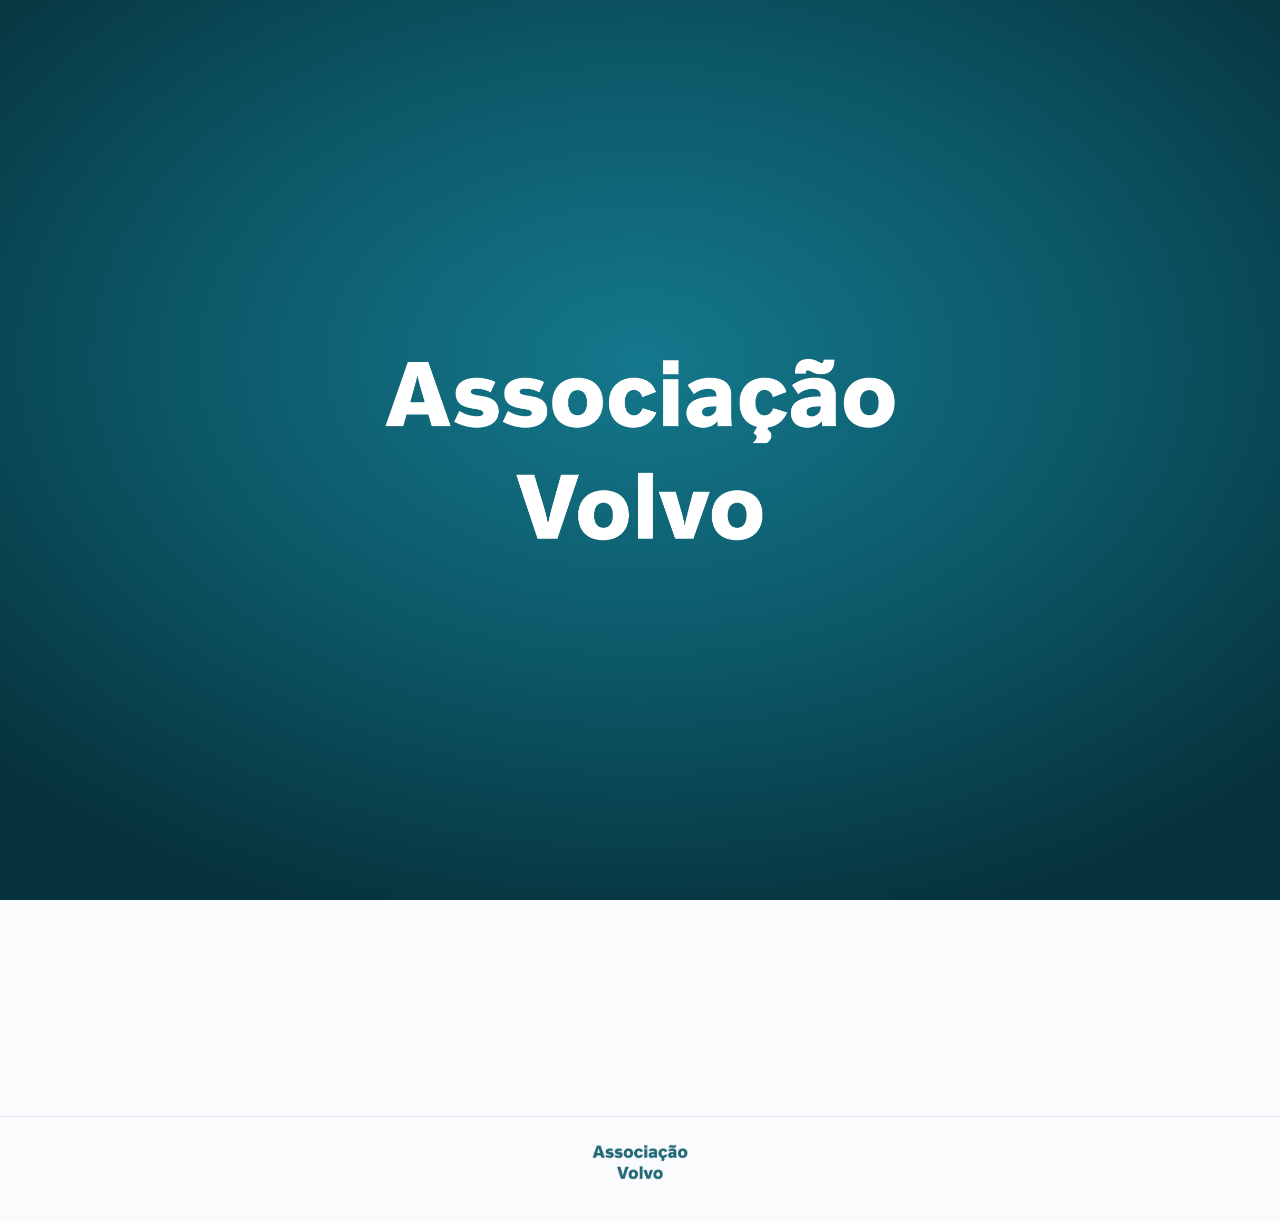
==== index.html @ 9b484dd8 "Hero do portal mais moderno: aurora animada, particulas e entrada em sequencia Fundo com brilhos tea" ====
<!DOCTYPE html>
<html lang="pt-BR" data-theme="light">
<head>
<meta charset="UTF-8">
<meta name="viewport" content="width=device-width, initial-scale=1.0">
<title>Pesquisas de Satisfação — Associação Volvo</title>
<meta name="description" content="Portal das pesquisas de satisfação dos eventos da Associação Volvo.">
<link rel="preconnect" href="https://fonts.googleapis.com">
<link rel="preconnect" href="https://fonts.gstatic.com" crossorigin>
<link href="https://fonts.googleapis.com/css2?family=Montserrat:wght@300;400;500;600;700;800&display=swap" rel="stylesheet">
<link rel="stylesheet" href="assets/portal.css">
</head>
<body>

<div class="cortina" id="cortina">
  <img src="assets/img/logo-branco.png" alt="Associação Volvo">
</div>

<div class="hero">
  <div class="hero-bg">
    <span class="aurora a1"></span>
    <span class="aurora a2"></span>
    <span class="aurora a3"></span>
  </div>
  <div class="hero-particulas" id="particulas"></div>
  <div class="wrap">
    <img class="hero-logo" src="assets/img/logo-branco.png" alt="Associação Volvo">
    <h1>Pesquisas de Satisfação</h1>
    <div class="filete"></div>
    <p class="sub">A opinião dos nossos associados sobre cada evento, reunida em um só lugar.</p>
    <div class="stats" id="stats"></div>
  </div>
</div>

<main>
  <div class="wrap">
    <div class="sec-head">
      <h2>Eventos</h2>
      <span class="conta" id="conta"></span>
    </div>
    <div class="grade" id="grade"></div>
  </div>
</main>

<footer>
  <div class="wrap">
    <img class="footer-logo" src="assets/img/logo-teal.png" alt="Associação Volvo">
  </div>
</footer>

<script src="eventos.js"></script>
<script src="assets/portal.js"></script>
</body>
</html>
---- assets/portal.css ----
:root {
  color-scheme: light;
  --page: #fafbfc;
  --surface: #ffffff;
  --surface-2: #f4f5f8;
  --ink: #1c1f2b;
  --ink-2: #6b7183;
  --ink-3: #a3a8b6;
  --hairline: #e4e6ee;
  --navy: #0c5868;   /* teal institucional Associação Volvo */
  --navy-2: #157d93;
  --sombra: 0 10px 34px rgba(12, 88, 104, .09);
}
* { margin: 0; padding: 0; box-sizing: border-box; }
body {
  background: var(--page);
  color: var(--ink);
  font-family: "Montserrat", system-ui, -apple-system, "Segoe UI", sans-serif;
  font-size: 14.5px;
  line-height: 1.6;
  min-height: 100vh;
  display: flex;
  flex-direction: column;
}
.wrap { max-width: 1100px; margin: 0 auto; padding: 0 16px; width: 100%; }

/* ---------- cortina de abertura ---------- */
body.cortina-ativa { overflow: hidden; }
.cortina {
  position: fixed; inset: 0; z-index: 9999;
  background: radial-gradient(900px 600px at 50% 40%, #14788c 0%, var(--navy) 50%, #06313a 100%);
  display: flex; align-items: center; justify-content: center;
  clip-path: inset(0 0 0 0);
  transition: clip-path 1.3s cubic-bezier(.76, 0, .24, 1);
}
.cortina.subir { clip-path: inset(0 0 100% 0); }
.cortina.fim { display: none; }
.cortina img {
  width: min(70vw, 560px); height: auto; opacity: 0; transform: scale(1.12);
  animation: cortinaLogo 2.1s cubic-bezier(.4, .05, .2, 1) .2s forwards;
}
@keyframes cortinaLogo {
  0% { opacity: 0; transform: scale(1.14); }
  35% { opacity: 1; }
  100% { opacity: 1; transform: scale(1); }
}

/* ---------- hero ---------- */
.hero {
  position: relative; overflow: hidden;
  background: #06313a;
  color: #fff;
  padding: 88px 0 92px;
  text-align: center;
}
/* camada 1: aurora animada (brilhos teal que se movem devagar) */
.hero-bg { position: absolute; inset: 0; z-index: 0; overflow: hidden; }
.hero-bg .aurora {
  position: absolute; border-radius: 50%; filter: blur(70px); opacity: .55;
  will-change: transform;
}
.hero-bg .a1 { width: 620px; height: 620px; top: -260px; left: 50%; margin-left: -310px;
  background: radial-gradient(circle, #1fa0bd 0%, transparent 70%); animation: aur1 16s ease-in-out infinite; }
.hero-bg .a2 { width: 420px; height: 420px; top: -40px; left: 12%;
  background: radial-gradient(circle, #0f6d80 0%, transparent 70%); animation: aur2 20s ease-in-out infinite; }
.hero-bg .a3 { width: 460px; height: 460px; top: 40px; right: 8%;
  background: radial-gradient(circle, #14788c 0%, transparent 70%); animation: aur3 18s ease-in-out infinite; }
@keyframes aur1 { 0%,100% { transform: translate(0,0) scale(1); } 50% { transform: translate(-30px,24px) scale(1.08); } }
@keyframes aur2 { 0%,100% { transform: translate(0,0) scale(1); } 50% { transform: translate(40px,30px) scale(1.12); } }
@keyframes aur3 { 0%,100% { transform: translate(0,0) scale(1); } 50% { transform: translate(-36px,20px) scale(1.1); } }
/* camada 2: textura de pontos sutil */
.hero-bg::after {
  content: ""; position: absolute; inset: 0;
  background-image: radial-gradient(rgba(255,255,255,.05) 1px, transparent 1px);
  background-size: 22px 22px; opacity: .5;
}
/* camada 3: partículas que sobem devagar */
.hero-particulas { position: absolute; inset: 0; z-index: 1; overflow: hidden; pointer-events: none; }
.hero-particulas i {
  position: absolute; bottom: -12px; width: 5px; height: 5px; border-radius: 50%;
  background: rgba(255,255,255,.5); animation: subir linear infinite;
}
@keyframes subir {
  0% { transform: translateY(0) scale(.6); opacity: 0; }
  12% { opacity: .7; }
  88% { opacity: .5; }
  100% { transform: translateY(-460px) scale(1); opacity: 0; }
}
/* linha fina no fim do hero */
.hero::after {
  content: ""; position: absolute; left: 0; right: 0; bottom: 0; height: 1px; z-index: 2;
  background: linear-gradient(90deg, transparent, rgba(255,255,255,.22), transparent);
}
.hero .wrap { position: relative; z-index: 3; }

/* conteúdo do hero + entrada em sequência (após a cortina) */
.hero-logo, .hero h1, .hero .filete, .hero .sub, .hero .stats {
  opacity: 0; transform: translateY(16px);
}
body.hero-in .hero-logo, body.hero-in .hero h1, body.hero-in .hero .filete,
body.hero-in .hero .sub, body.hero-in .hero .stats {
  opacity: 1; transform: none;
  transition: opacity .8s cubic-bezier(.22,1,.36,1), transform .8s cubic-bezier(.22,1,.36,1);
}
body.hero-in .hero-logo   { transition-delay: .05s; }
body.hero-in .hero h1     { transition-delay: .20s; }
body.hero-in .hero .filete{ transition-delay: .34s; }
body.hero-in .hero .sub   { transition-delay: .44s; }
body.hero-in .hero .stats { transition-delay: .56s; }

.hero-logo { height: clamp(62px, 8vw, 84px); width: auto; margin-bottom: 48px; filter: drop-shadow(0 8px 22px rgba(0,0,0,.28)); }
.hero h1 { font-size: clamp(30px, 4.8vw, 48px); font-weight: 800; letter-spacing: -.015em; line-height: 1.1;
  text-shadow: 0 2px 30px rgba(0,0,0,.25); }
/* filete decorativo sob o título (brilha) */
.hero .filete { width: 54px; height: 3px; margin: 18px auto 0; border-radius: 999px;
  background: linear-gradient(90deg, rgba(255,255,255,.25), rgba(255,255,255,.9), rgba(255,255,255,.25));
  box-shadow: 0 0 16px rgba(120,220,240,.5); }
.hero .sub { margin: 20px auto 0; font-size: 15px; font-weight: 300; opacity: .82; max-width: 460px; line-height: 1.65; }

/* faixa de resumo (stats) sobre o hero */
.stats { max-width: 520px; margin: 42px auto 0; padding-top: 34px; position: relative;
  display: flex; justify-content: center; align-items: stretch; gap: 0; }
.stats::before { content: ""; position: absolute; top: 0; left: 50%; transform: translateX(-50%);
  width: 90px; height: 1px; background: rgba(255,255,255,.2); }
.stats .s { flex: 1; padding: 0 24px; }
.stats .s + .s { border-left: 1px solid rgba(255,255,255,.18); }
.stats .s .v { font-size: 30px; font-weight: 800; line-height: 1.05; font-variant-numeric: tabular-nums; }
.stats .s .r { font-size: 10.5px; font-weight: 600; letter-spacing: .14em; text-transform: uppercase; opacity: .72; margin-top: 5px; }

/* ---------- conteúdo ---------- */
main { flex: 1; padding: 48px 0 20px; }
.sec-head { display: flex; align-items: baseline; justify-content: space-between; gap: 16px; margin-bottom: 24px; }
.sec-head h2 { font-size: 21px; font-weight: 800; letter-spacing: -.01em; }
.sec-head .conta { font-size: 12.5px; font-weight: 600; color: var(--ink-2); background: var(--surface); border: 1px solid var(--hairline); border-radius: 999px; padding: 5px 13px; white-space: nowrap; }

.grade { display: grid; grid-template-columns: repeat(auto-fill, minmax(300px, 1fr)); gap: 22px; }

/* ---------- card de evento ---------- */
.ev-card {
  display: flex; flex-direction: column;
  background: var(--surface); border: 1px solid var(--hairline); border-radius: 18px;
  box-shadow: var(--sombra); overflow: hidden; text-decoration: none; color: inherit;
  transition: box-shadow .22s, transform .22s;
  opacity: 0; transform: translateY(26px);
}
.ev-card.entra { opacity: 1; transform: none; transition: opacity .7s cubic-bezier(.22,1,.36,1), transform .7s cubic-bezier(.22,1,.36,1); }
.ev-card:hover { box-shadow: 0 18px 50px rgba(12,88,104,.18); transform: translateY(-5px); }
.ev-capa {
  position: relative; height: 128px; overflow: hidden;
  background: radial-gradient(600px 300px at 30% -40%, #1a8aa2 0%, var(--navy) 60%, #06313a 100%);
  display: flex; align-items: center; justify-content: center;
}
/* textura sutil de pontos na capa */
.ev-capa::before {
  content: ""; position: absolute; inset: 0;
  background-image: radial-gradient(rgba(255,255,255,.07) 1px, transparent 1px);
  background-size: 16px 16px; opacity: .6;
}
/* selo circular atrás do ícone */
.ev-capa .selo {
  position: relative; width: 70px; height: 70px; border-radius: 50%;
  background: rgba(255,255,255,.1); border: 1px solid rgba(255,255,255,.22);
  display: flex; align-items: center; justify-content: center;
  -webkit-backdrop-filter: blur(3px); backdrop-filter: blur(3px);
  transition: transform .25s;
}
.ev-card:hover .ev-capa .selo { transform: scale(1.06); }
.ev-capa .emoji { font-size: 34px; line-height: 1; filter: drop-shadow(0 3px 8px rgba(0,0,0,.35)); }
.ev-capa .ano { position: absolute; top: 12px; right: 14px; z-index: 2; font-size: 11.5px; font-weight: 700; letter-spacing: .1em;
  color: #fff; background: rgba(255,255,255,.14); border: 1px solid rgba(255,255,255,.3); border-radius: 999px; padding: 3px 11px; -webkit-backdrop-filter: blur(4px); backdrop-filter: blur(4px); }
.ev-corpo { padding: 18px 20px 20px; display: flex; flex-direction: column; flex: 1; }
.ev-corpo .tipo { font-size: 10.5px; font-weight: 700; letter-spacing: .12em; text-transform: uppercase; color: var(--navy-2); }
.ev-corpo h3 { font-size: 19px; font-weight: 800; letter-spacing: -.01em; margin-top: 4px; line-height: 1.2; }
.ev-corpo .data { font-size: 12.5px; color: var(--ink-2); margin-top: 3px; }
.ev-mini { display: flex; gap: 22px; margin-top: 16px; padding-top: 16px; border-top: 1px solid var(--hairline); }
.ev-mini .m .v { font-size: 20px; font-weight: 800; color: var(--navy); font-variant-numeric: tabular-nums; }
.ev-mini .m .r { font-size: 10.5px; font-weight: 600; letter-spacing: .06em; text-transform: uppercase; color: var(--ink-3); margin-top: 1px; }
.ev-abrir { margin-top: 18px; display: flex; align-items: center; justify-content: space-between; font-size: 13px; font-weight: 700; color: var(--navy-2); }
.ev-abrir svg { width: 17px; height: 17px; stroke: currentColor; fill: none; stroke-width: 2.3; transition: transform .2s; }
.ev-card:hover .ev-abrir svg { transform: translateX(4px); }

.vazio { grid-column: 1 / -1; text-align: center; color: var(--ink-2); padding: 40px 0; font-size: 14px; }

footer { border-top: 1px solid var(--hairline); padding: 26px 0 34px; text-align: center; margin-top: 40px; }
.footer-logo { height: 38px; width: auto; opacity: .9; }
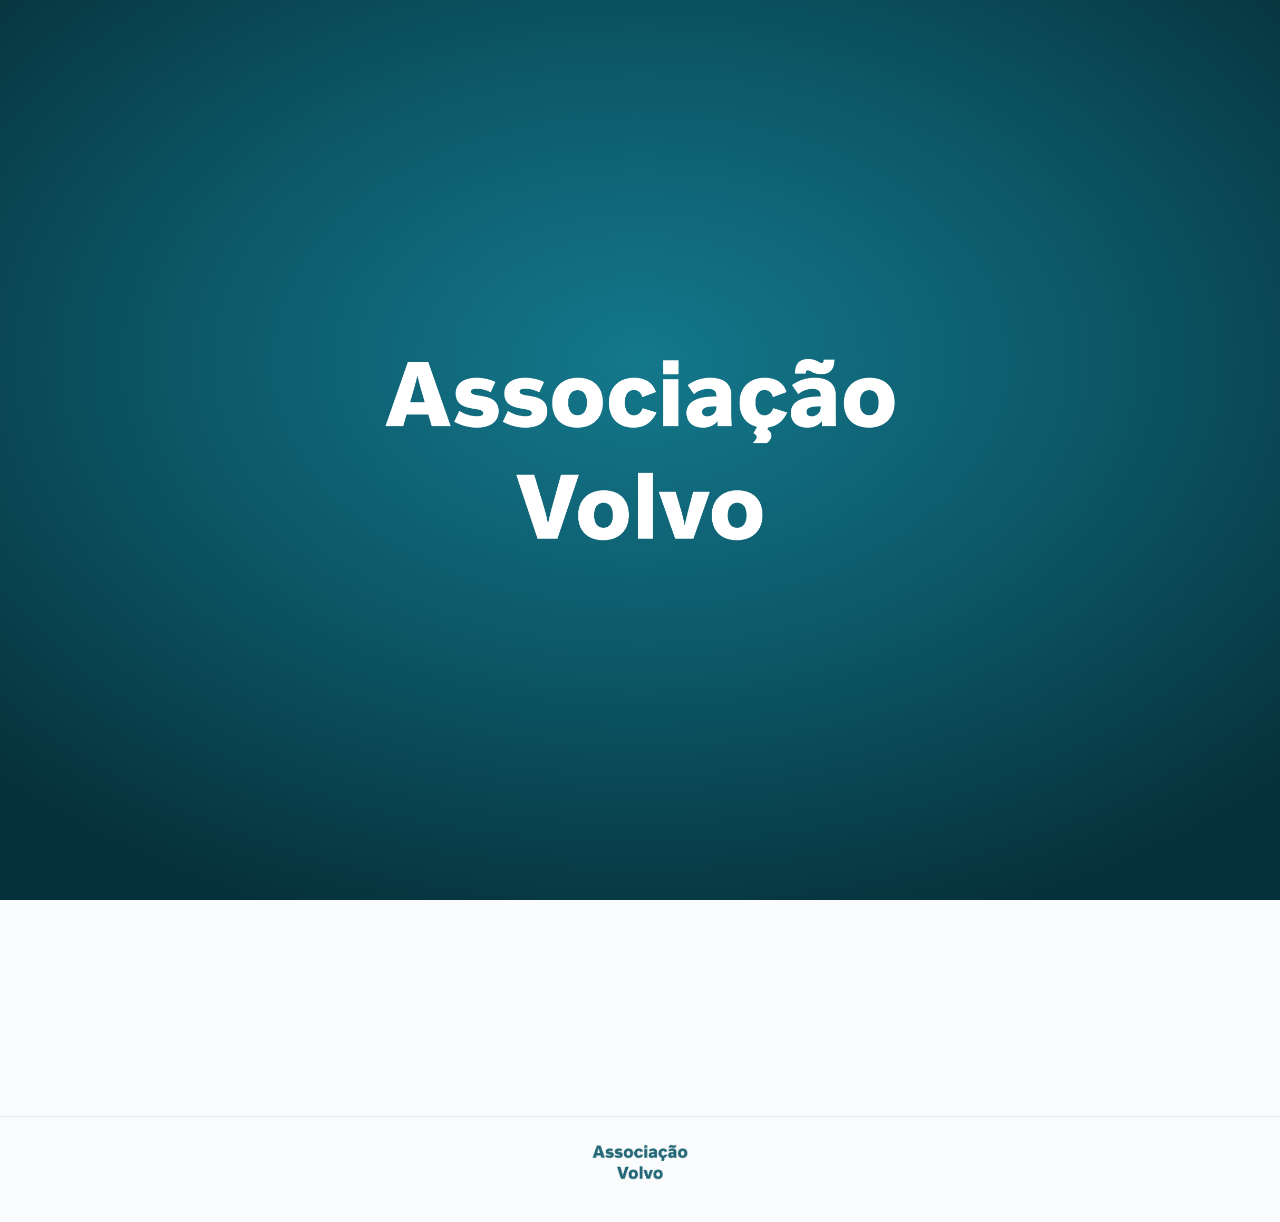
==== commit 8b03c298: "Adiciona Colonia de Ferias Verao 2026 + KPI flexivel e cache-busting - Dashboard da Colonia (132 res" ====
--- a/index.html
+++ b/index.html
@@ -8,7 +8,7 @@
 <link rel="preconnect" href="https://fonts.googleapis.com">
 <link rel="preconnect" href="https://fonts.gstatic.com" crossorigin>
 <link href="https://fonts.googleapis.com/css2?family=Montserrat:wght@300;400;500;600;700;800&display=swap" rel="stylesheet">
-<link rel="stylesheet" href="assets/portal.css">
+<link rel="stylesheet" href="assets/portal.css?v=2">
 </head>
 <body>
 
@@ -48,7 +48,7 @@
   </div>
 </footer>
 
-<script src="eventos.js"></script>
-<script src="assets/portal.js"></script>
+<script src="eventos.js?v=2"></script>
+<script src="assets/portal.js?v=2"></script>
 </body>
 </html>
--- a/assets/portal.css
+++ b/assets/portal.css
@@ -165,7 +165,10 @@
   transition: transform .25s;
 }
 .ev-card:hover .ev-capa .selo { transform: scale(1.06); }
-.ev-capa .emoji { font-size: 34px; line-height: 1; filter: drop-shadow(0 3px 8px rgba(0,0,0,.35)); }
+.ev-capa .emoji { font-size: 32px; line-height: 1; filter: drop-shadow(0 3px 8px rgba(0,0,0,.35)); }
+/* ícone de linha (SVG) dentro do selo */
+.ev-capa .ico-linha { width: 34px; height: 34px; color: #fff; display: block; }
+.ev-capa .ico-linha svg { width: 100%; height: 100%; stroke: currentColor; fill: none; stroke-width: 1.7; stroke-linecap: round; stroke-linejoin: round; }
 .ev-capa .ano { position: absolute; top: 12px; right: 14px; z-index: 2; font-size: 11.5px; font-weight: 700; letter-spacing: .1em;
   color: #fff; background: rgba(255,255,255,.14); border: 1px solid rgba(255,255,255,.3); border-radius: 999px; padding: 3px 11px; -webkit-backdrop-filter: blur(4px); backdrop-filter: blur(4px); }
 .ev-corpo { padding: 18px 20px 20px; display: flex; flex-direction: column; flex: 1; }
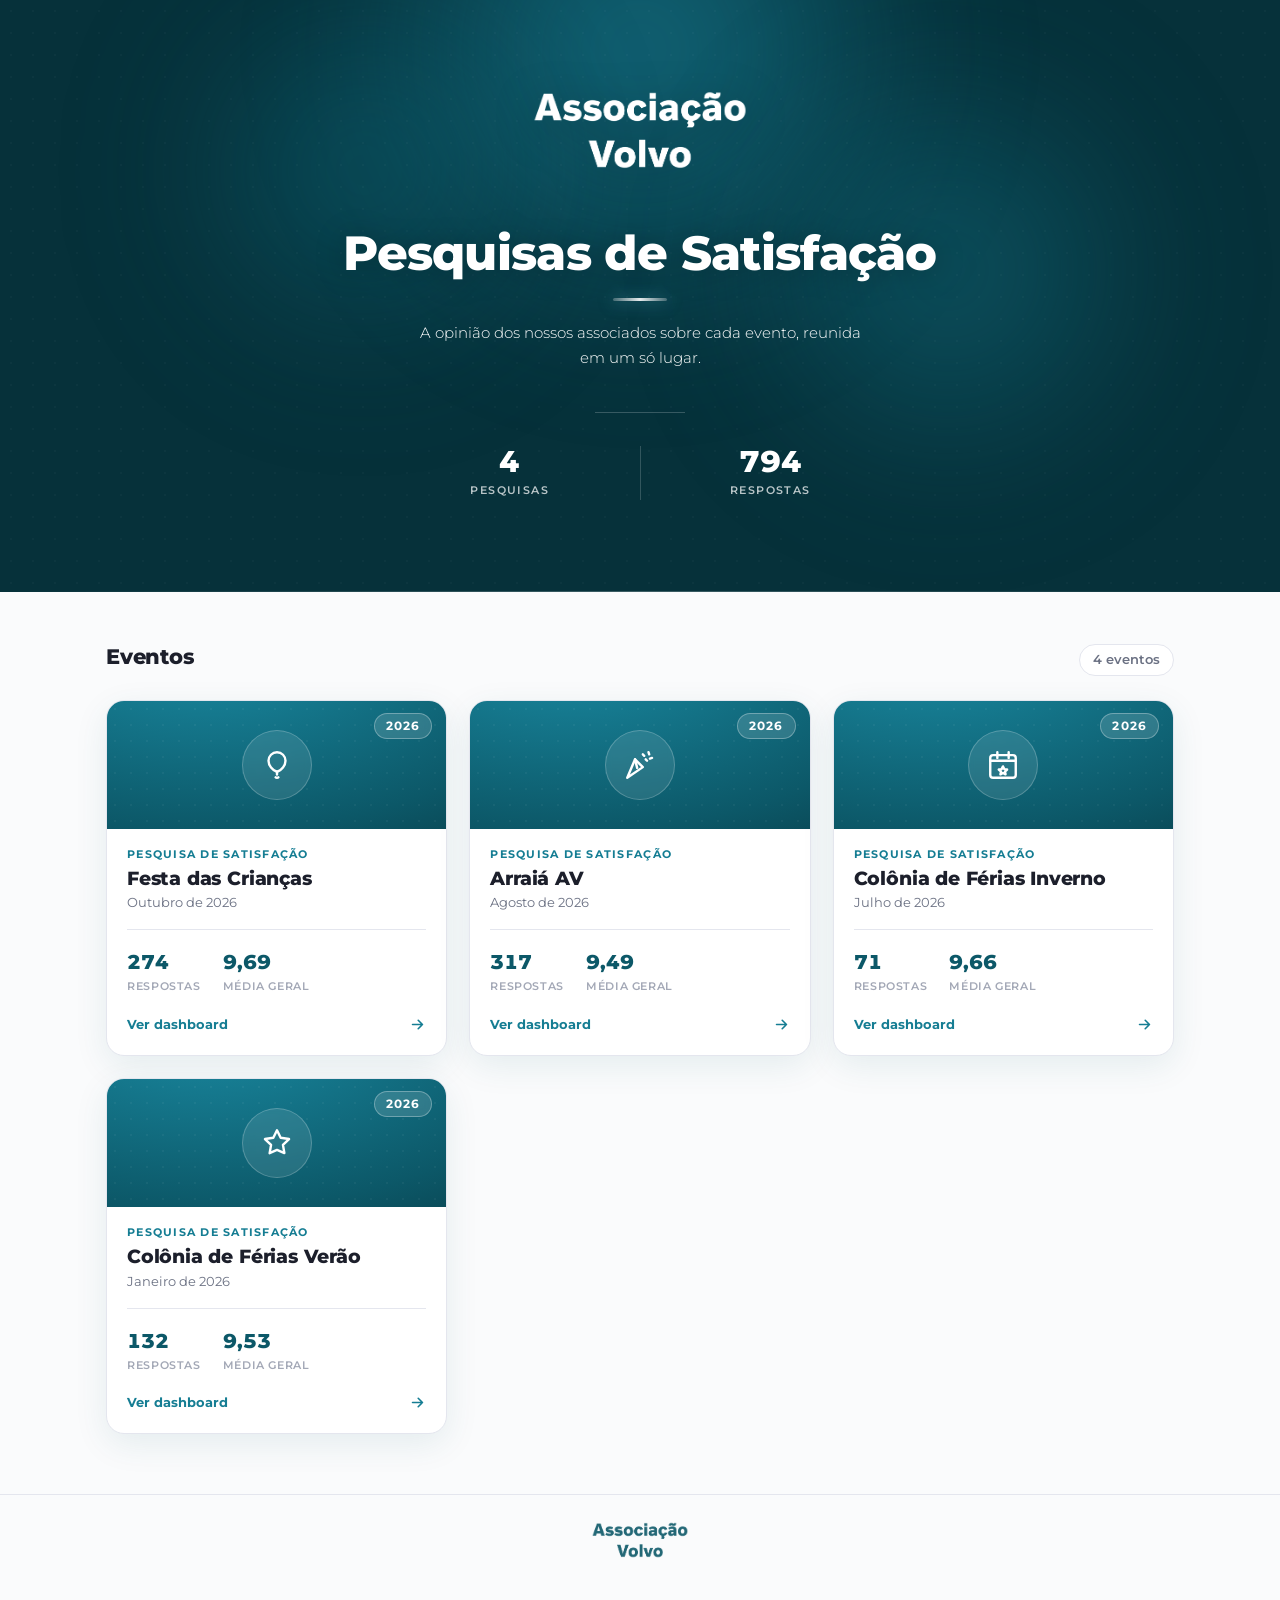
==== commit 17ffffc0: "Portal ordena os cards automaticamente pela data (campo ordem) Cada evento tem 'ordem' (AAAAMM); o p" ====
--- a/index.html
+++ b/index.html
@@ -8,7 +8,7 @@
 <link rel="preconnect" href="https://fonts.googleapis.com">
 <link rel="preconnect" href="https://fonts.gstatic.com" crossorigin>
 <link href="https://fonts.googleapis.com/css2?family=Montserrat:wght@300;400;500;600;700;800&display=swap" rel="stylesheet">
-<link rel="stylesheet" href="assets/portal.css?v=2">
+<link rel="stylesheet" href="assets/portal.css?v=3">
 </head>
 <body>
 
@@ -48,7 +48,7 @@
   </div>
 </footer>
 
-<script src="eventos.js?v=2"></script>
-<script src="assets/portal.js?v=2"></script>
+<script src="eventos.js?v=3"></script>
+<script src="assets/portal.js?v=3"></script>
 </body>
 </html>
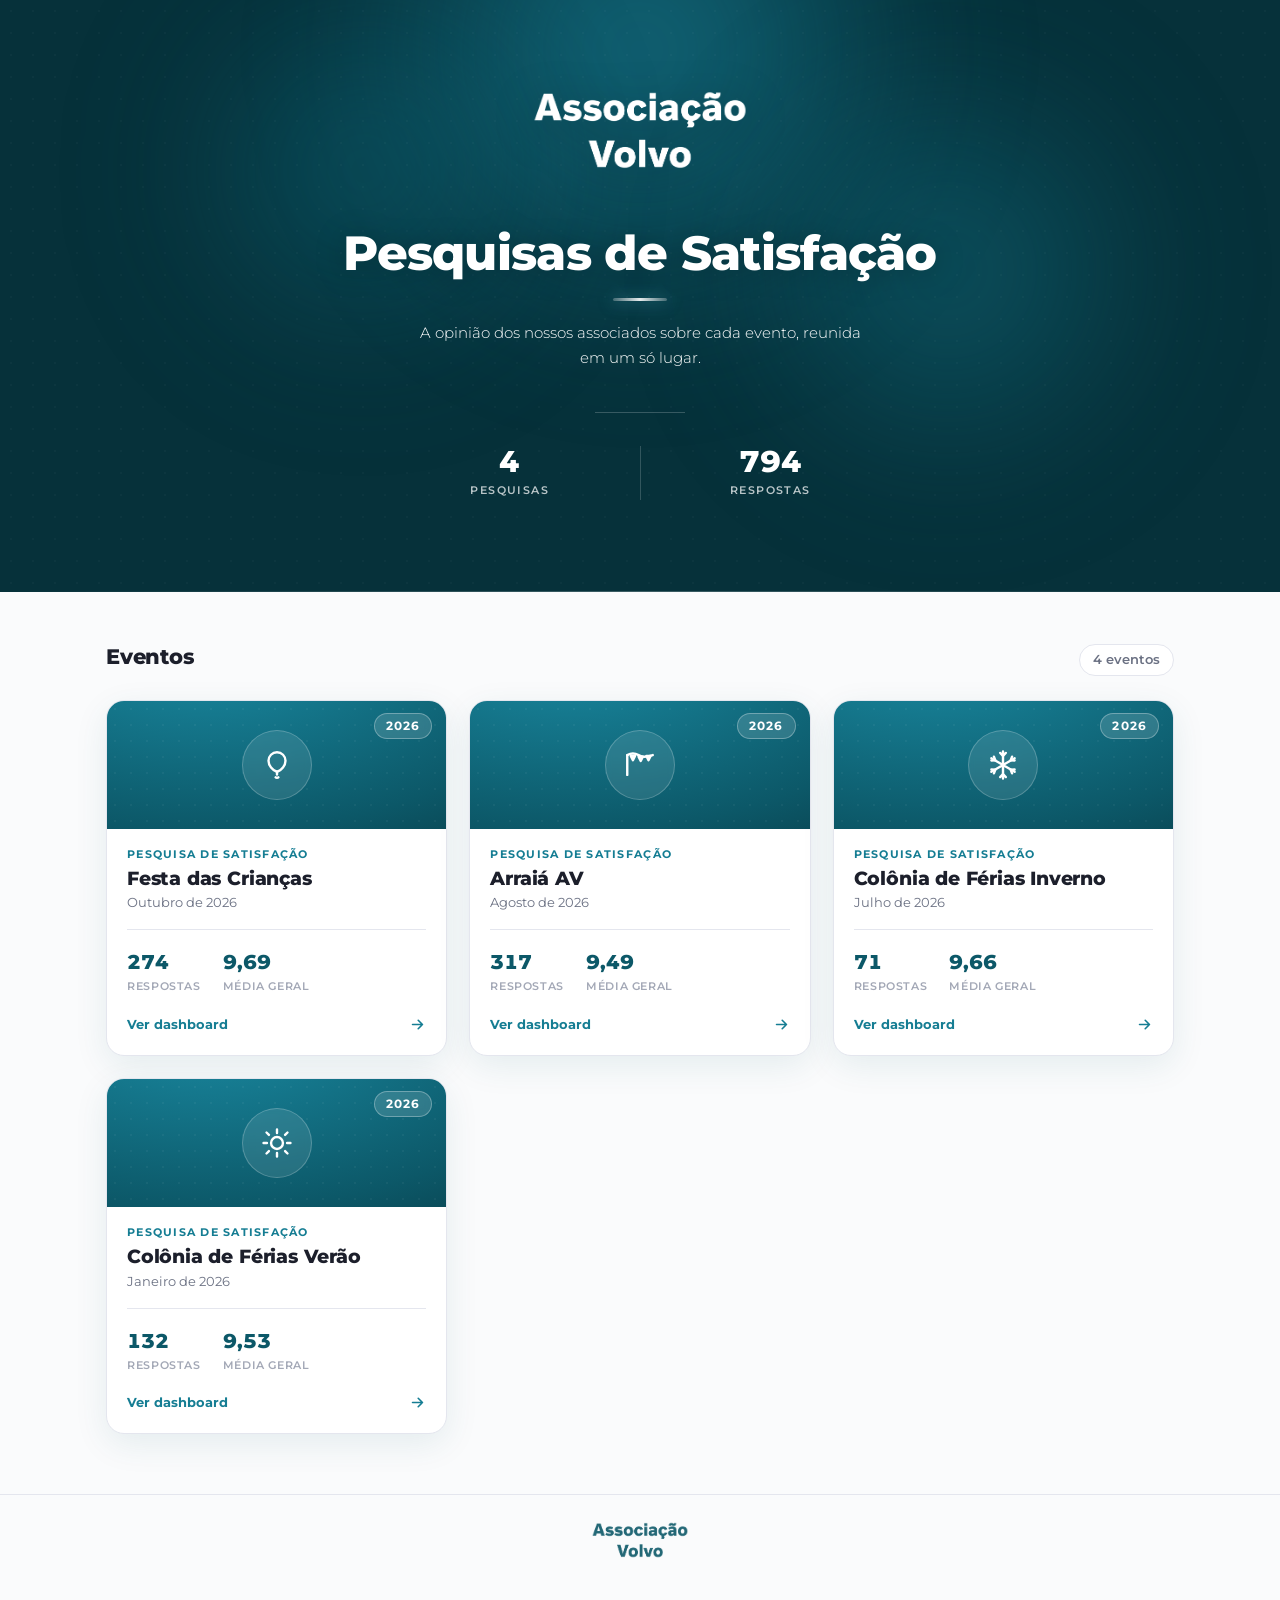
==== commit 9ffdab63: "Icones tematicos por evento (bandeira/sol/floco) + meta anti-cache - Arraia -> bandeirinha junina; C" ====
--- a/index.html
+++ b/index.html
@@ -2,13 +2,14 @@
 <html lang="pt-BR" data-theme="light">
 <head>
 <meta charset="UTF-8">
+<meta http-equiv="Cache-Control" content="no-cache, must-revalidate">
 <meta name="viewport" content="width=device-width, initial-scale=1.0">
 <title>Pesquisas de Satisfação — Associação Volvo</title>
 <meta name="description" content="Portal das pesquisas de satisfação dos eventos da Associação Volvo.">
 <link rel="preconnect" href="https://fonts.googleapis.com">
 <link rel="preconnect" href="https://fonts.gstatic.com" crossorigin>
 <link href="https://fonts.googleapis.com/css2?family=Montserrat:wght@300;400;500;600;700;800&display=swap" rel="stylesheet">
-<link rel="stylesheet" href="assets/portal.css?v=3">
+<link rel="stylesheet" href="assets/portal.css?v=4">
 </head>
 <body>
 
@@ -48,7 +49,7 @@
   </div>
 </footer>
 
-<script src="eventos.js?v=3"></script>
-<script src="assets/portal.js?v=3"></script>
+<script src="eventos.js?v=4"></script>
+<script src="assets/portal.js?v=4"></script>
 </body>
 </html>
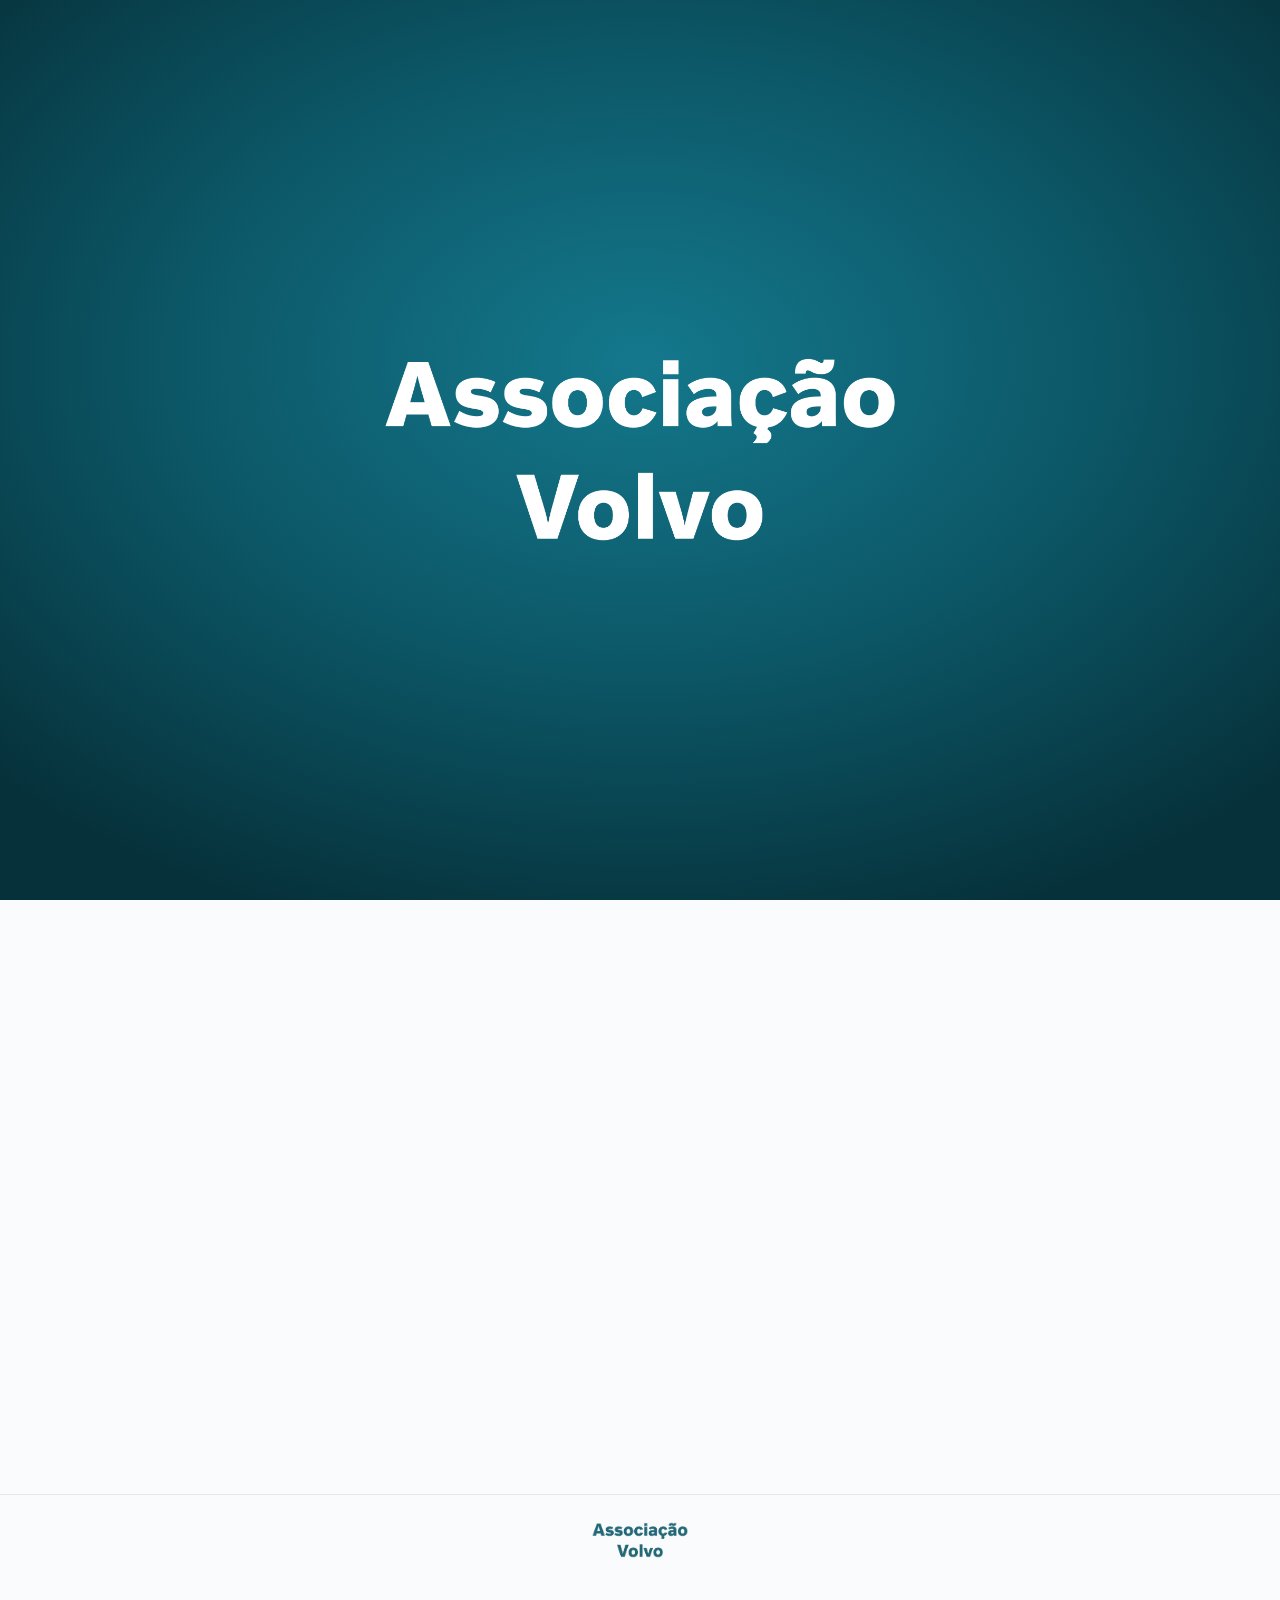
==== commit 91efe3da: "Refaz icones: bandeira junina legivel + crianca nas colonias (sol/floco) Arraia = varal de bandeirin" ====
--- a/index.html
+++ b/index.html
@@ -9,7 +9,7 @@
 <link rel="preconnect" href="https://fonts.googleapis.com">
 <link rel="preconnect" href="https://fonts.gstatic.com" crossorigin>
 <link href="https://fonts.googleapis.com/css2?family=Montserrat:wght@300;400;500;600;700;800&display=swap" rel="stylesheet">
-<link rel="stylesheet" href="assets/portal.css?v=4">
+<link rel="stylesheet" href="assets/portal.css?v=7">
 </head>
 <body>
 
@@ -49,7 +49,7 @@
   </div>
 </footer>
 
-<script src="eventos.js?v=4"></script>
-<script src="assets/portal.js?v=4"></script>
+<script src="eventos.js?v=7"></script>
+<script src="assets/portal.js?v=7"></script>
 </body>
 </html>
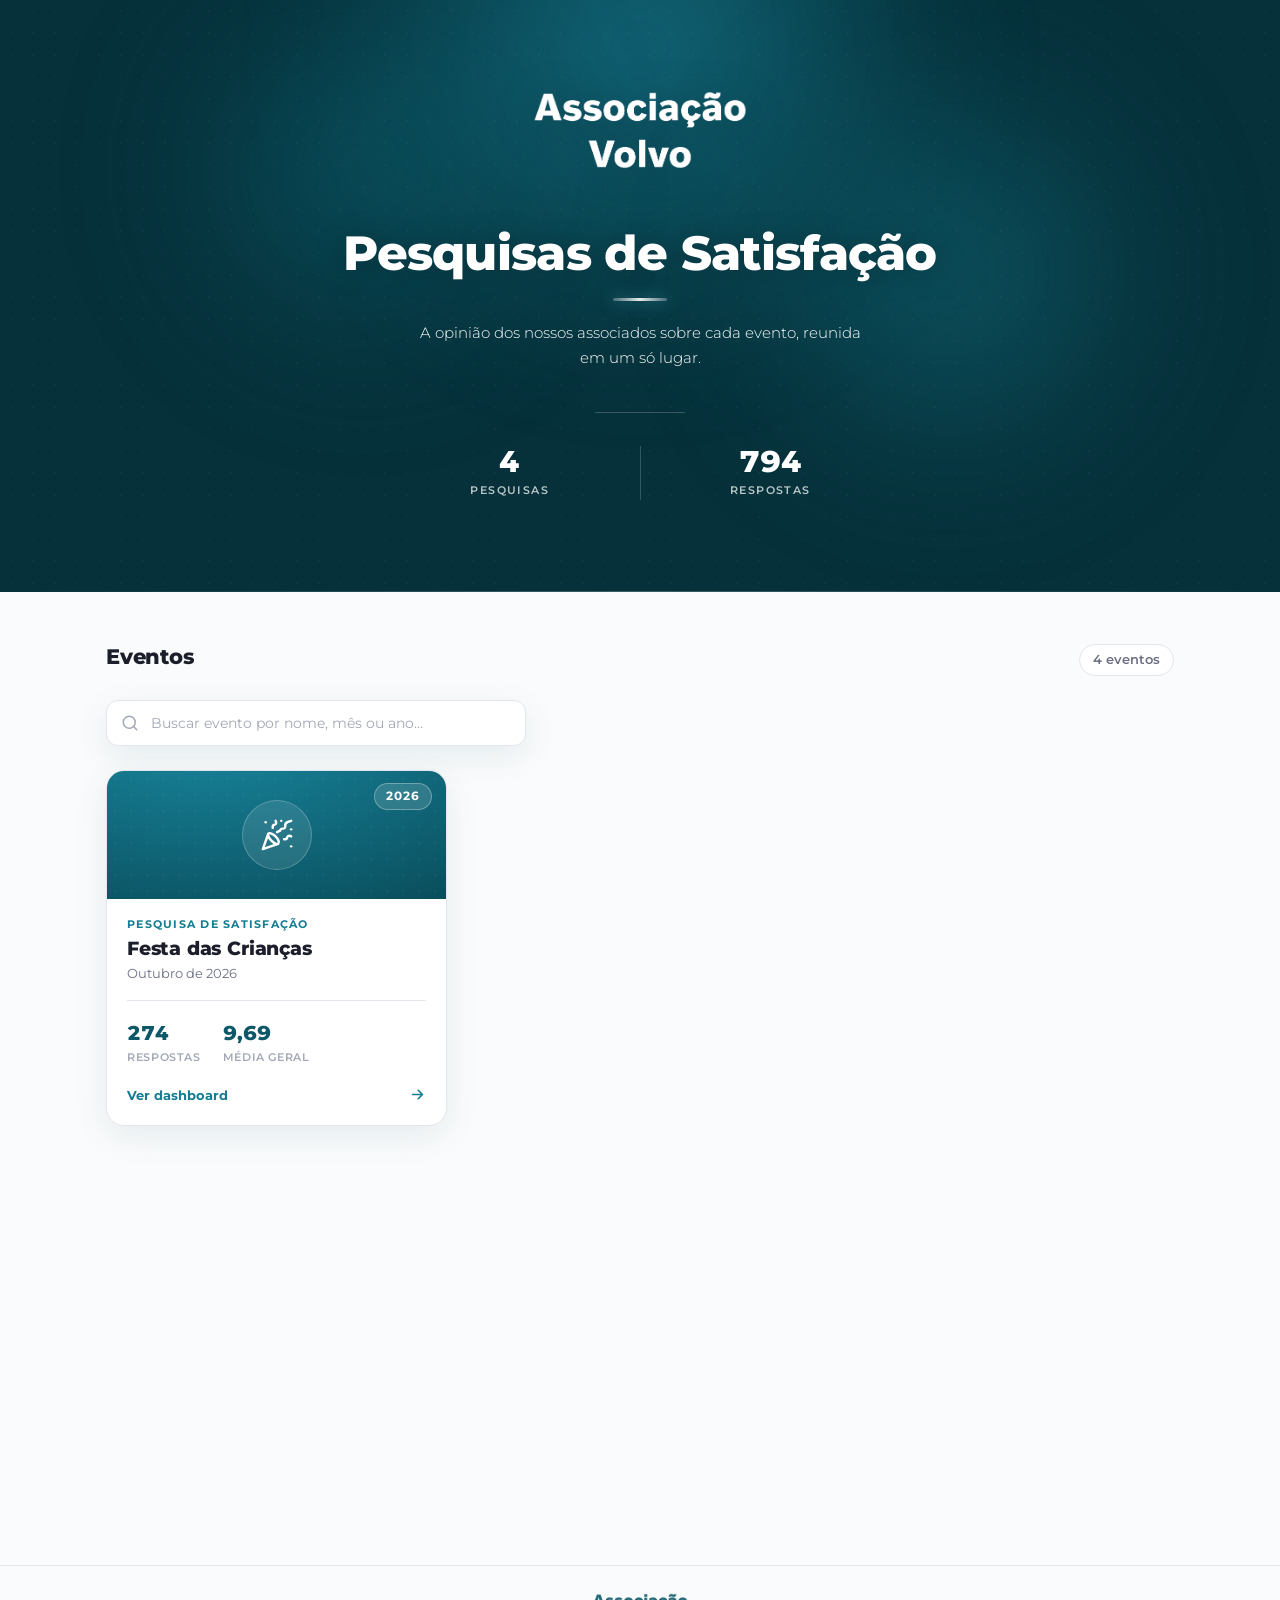
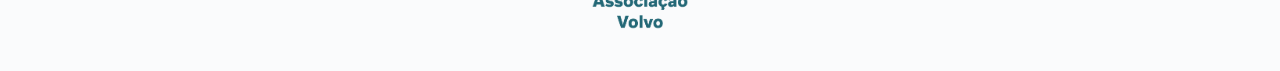
==== commit 49226e3f: "Adiciona campo de busca de eventos no portal Barra de busca abaixo do titulo Eventos: filtra os card" ====
--- a/index.html
+++ b/index.html
@@ -9,7 +9,7 @@
 <link rel="preconnect" href="https://fonts.googleapis.com">
 <link rel="preconnect" href="https://fonts.gstatic.com" crossorigin>
 <link href="https://fonts.googleapis.com/css2?family=Montserrat:wght@300;400;500;600;700;800&display=swap" rel="stylesheet">
-<link rel="stylesheet" href="assets/portal.css?v=7">
+<link rel="stylesheet" href="assets/portal.css?v=10">
 </head>
 <body>
 
@@ -39,7 +39,12 @@
       <h2>Eventos</h2>
       <span class="conta" id="conta"></span>
     </div>
+    <div class="busca-wrap">
+      <svg class="busca-ico" viewBox="0 0 24 24" fill="none" stroke="currentColor" stroke-width="2" stroke-linecap="round" stroke-linejoin="round"><circle cx="11" cy="11" r="8"/><path d="m21 21-4.3-4.3"/></svg>
+      <input type="search" id="buscaEvento" placeholder="Buscar evento por nome, mês ou ano…" aria-label="Buscar evento">
+    </div>
     <div class="grade" id="grade"></div>
+    <div class="sem-resultado" id="semResultado" hidden>Nenhum evento encontrado para a busca.</div>
   </div>
 </main>
 
@@ -49,7 +54,7 @@
   </div>
 </footer>
 
-<script src="eventos.js?v=7"></script>
-<script src="assets/portal.js?v=7"></script>
+<script src="eventos.js?v=10"></script>
+<script src="assets/portal.js?v=10"></script>
 </body>
 </html>
--- a/assets/portal.css
+++ b/assets/portal.css
@@ -132,6 +132,18 @@
 .sec-head { display: flex; align-items: baseline; justify-content: space-between; gap: 16px; margin-bottom: 24px; }
 .sec-head h2 { font-size: 21px; font-weight: 800; letter-spacing: -.01em; }
 .sec-head .conta { font-size: 12.5px; font-weight: 600; color: var(--ink-2); background: var(--surface); border: 1px solid var(--hairline); border-radius: 999px; padding: 5px 13px; white-space: nowrap; }
+
+/* ---------- campo de busca de eventos ---------- */
+.busca-wrap { position: relative; margin-bottom: 24px; max-width: 420px; }
+.busca-ico { position: absolute; left: 15px; top: 50%; transform: translateY(-50%); width: 18px; height: 18px; color: var(--ink-3); pointer-events: none; }
+#buscaEvento {
+  width: 100%; font: inherit; font-size: 14px; color: var(--ink);
+  background: var(--surface); border: 1px solid var(--hairline); border-radius: 12px;
+  padding: 11px 14px 11px 44px; box-shadow: var(--sombra); transition: border-color .18s, box-shadow .18s;
+}
+#buscaEvento::placeholder { color: var(--ink-3); }
+#buscaEvento:focus { outline: none; border-color: var(--navy-2); box-shadow: 0 0 0 3px color-mix(in srgb, var(--navy-2) 16%, transparent); }
+.sem-resultado { color: var(--ink-2); font-size: 14px; padding: 8px 2px; }
 
 .grade { display: grid; grid-template-columns: repeat(auto-fill, minmax(300px, 1fr)); gap: 22px; }
 
